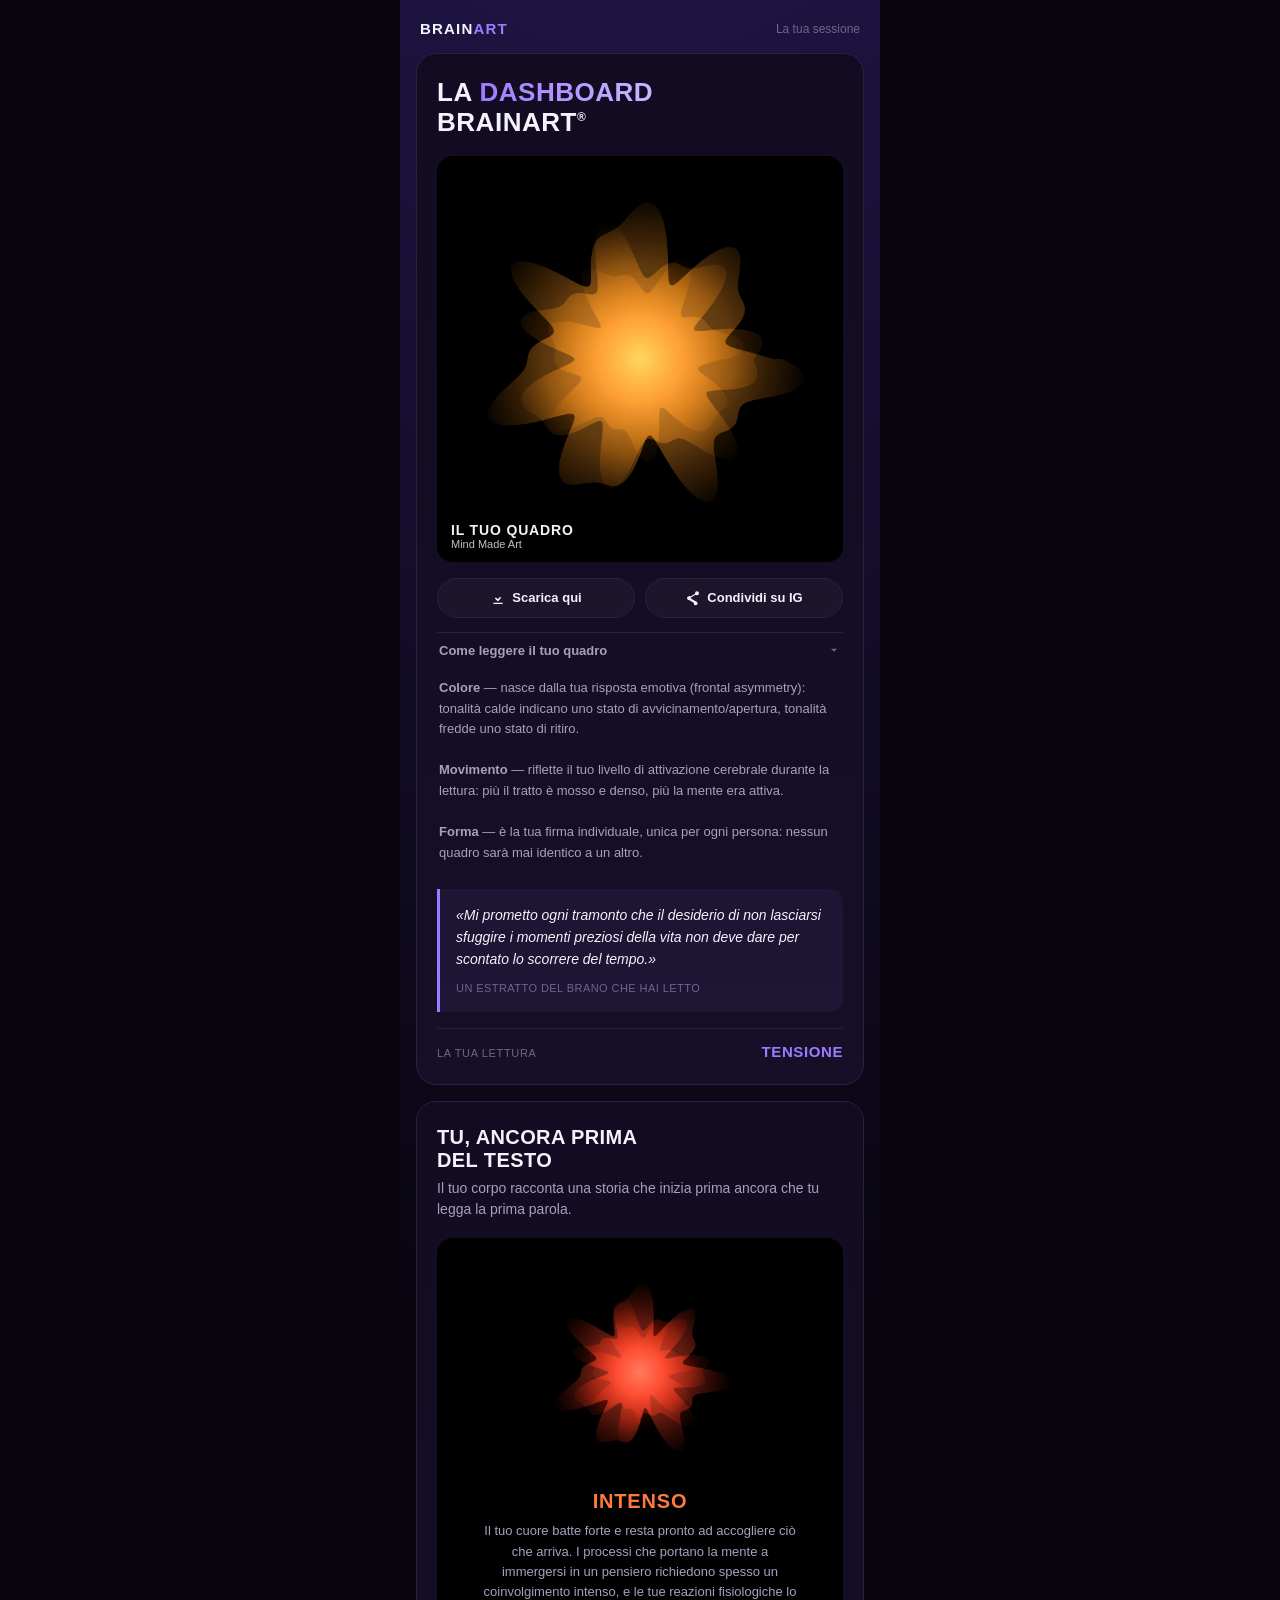
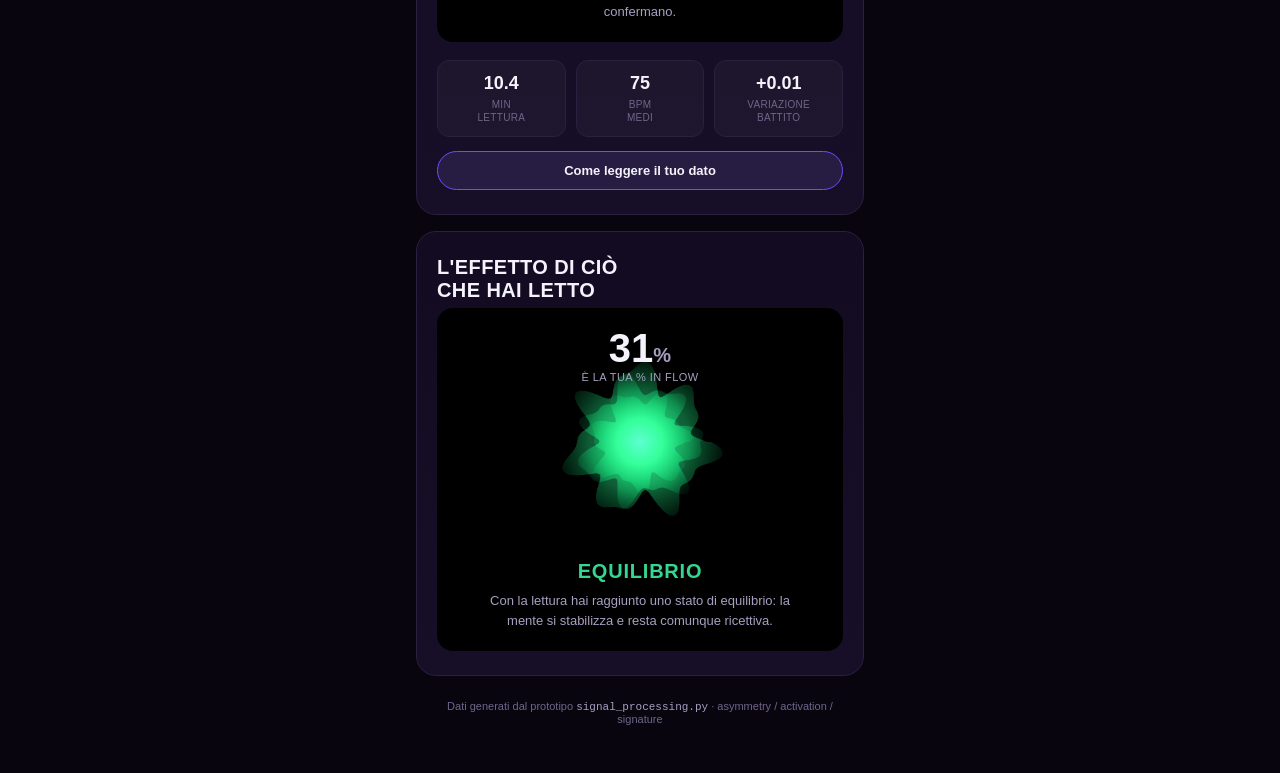
==== dashboard/index.html @ f5f5c212 "Aggiunge dashboard web BrainArt (quadro generativo + metriche sessione) Pagina statica mobile-first " ====
<!doctype html>
<html lang="it">
<head>
<meta charset="UTF-8" />
<meta name="viewport" content="width=device-width, initial-scale=1, viewport-fit=cover" />
<title>BrainArt · Dashboard</title>
<link rel="stylesheet" href="style.css" />
</head>
<body>
  <div class="app">

    <header class="topbar">
      <div class="wordmark">BRAIN<span>ART</span></div>
      <div class="crumbs">La tua sessione</div>
    </header>

    <main>

      <!-- ===================== SEZIONE 1: IL QUADRO ===================== -->
      <section class="card hero-card">
        <h1 class="section-title">LA <span class="accent">DASHBOARD</span><br/>BRAINART<sup>®</sup></h1>

        <div class="canvas-wrap">
          <canvas id="artCanvas" width="640" height="640"></canvas>
          <div class="canvas-caption">
            <div class="caption-title">IL TUO QUADRO</div>
            <div class="caption-sub">Mind Made Art</div>
          </div>
        </div>

        <div class="actions">
          <button id="downloadBtn" class="btn btn-outline">
            <svg viewBox="0 0 24 24" width="16" height="16"><path fill="currentColor" d="M12 3v10.586l3.293-3.293 1.414 1.414L12 17.414l-4.707-4.707 1.414-1.414L12 13.586V3zM5 19h14v2H5z"/></svg>
            Scarica qui
          </button>
          <button id="shareBtn" class="btn btn-outline">
            <svg viewBox="0 0 24 24" width="16" height="16"><path fill="currentColor" d="M18 16.08c-.76 0-1.44.3-1.96.77L8.91 12.7c.05-.23.09-.46.09-.7s-.04-.47-.09-.7l7.05-4.11c.54.5 1.25.81 2.04.81a3 3 0 1 0-3-3c0 .24.04.47.09.7L8.04 9.81A3 3 0 1 0 6 15.11l7.13 4.16c-.05.21-.08.43-.08.65a2.92 2.92 0 1 0 2.95-2.84Z"/></svg>
            Condividi su IG
          </button>
        </div>

        <button class="disclosure" id="howToRead">
          <span>Come leggere il tuo quadro</span>
          <svg viewBox="0 0 24 24" width="14" height="14"><path fill="currentColor" d="M7 10l5 5 5-5z"/></svg>
        </button>
        <div class="disclosure-panel" id="howToReadPanel">
          <p><strong>Colore</strong> — nasce dalla tua risposta emotiva (frontal asymmetry): tonalità calde indicano
          uno stato di avvicinamento/apertura, tonalità fredde uno stato di ritiro.</p>
          <p><strong>Movimento</strong> — riflette il tuo livello di attivazione cerebrale durante la lettura: più
          il tratto è mosso e denso, più la mente era attiva.</p>
          <p><strong>Forma</strong> — è la tua firma individuale, unica per ogni persona: nessun quadro sarà mai
          identico a un altro.</p>
        </div>

        <blockquote class="quote-card">
          <p id="quoteText">“Mi prometto ogni tramonto che il desiderio di non lasciarsi sfuggire i momenti
          preziosi della vita non deve dare per scontato lo scorrere del tempo.”</p>
          <cite>Un estratto del brano che hai letto</cite>
        </blockquote>

        <div class="reading-tag">
          <span class="reading-tag-label">La tua lettura</span>
          <span class="reading-tag-value" id="readingLabel">TENSIONE</span>
        </div>
      </section>

      <!-- ===================== SEZIONE 2: PRIMA DEL TESTO ===================== -->
      <section class="card">
        <h2 class="section-title small">TU, ANCORA PRIMA<br/>DEL TESTO</h2>
        <p class="section-lede">Il tuo corpo racconta una storia che inizia prima ancora che tu legga la
        prima parola.</p>

        <div class="state-panel warm">
          <canvas id="preCanvas" width="360" height="360"></canvas>
          <div class="state-label" id="preLabel">INTENSO</div>
          <p class="state-desc" id="preDesc">Il tuo cuore e batte forte e resta pronto ad accogliere ciò che
          arriva. I processi che portano la mente a fondersi in un pensiero spesso richiedono un
          coinvolgimento intenso e le tue reazioni fisiologiche lo confermano.</p>
        </div>

        <div class="stat-grid">
          <div class="stat">
            <div class="stat-value" id="statMinutes">10.4</div>
            <div class="stat-label">min<br/>lettura</div>
          </div>
          <div class="stat">
            <div class="stat-value" id="statBpm">75</div>
            <div class="stat-label">bpm<br/>medi</div>
          </div>
          <div class="stat">
            <div class="stat-value" id="statDelta">+0.01</div>
            <div class="stat-label">variazione<br/>battito</div>
          </div>
        </div>

        <button class="btn btn-block" id="howToReadDataBtn">Come leggere il tuo dato</button>
      </section>

      <!-- ===================== SEZIONE 3: EFFETTO DELLA LETTURA ===================== -->
      <section class="card">
        <h2 class="section-title small">L'EFFETTO DI CIÒ<br/>CHE HAI LETTO</h2>

        <div class="state-panel cool">
          <canvas id="postCanvas" width="360" height="360"></canvas>
          <div class="flow-percent">
            <div class="flow-number" id="flowPercent">31<span>%</span></div>
            <div class="flow-caption">è la tua % in flow</div>
          </div>
          <div class="state-label" id="postLabel">EQUILIBRIO</div>
          <p class="state-desc" id="postDesc">Con la lettura hai raggiunto uno stato di equilibrio: la mente
          si stabilizza e resta comunque ricettiva.</p>
        </div>
      </section>

      <footer class="footnote">
        Dati generati dal prototipo <code>signal_processing.py</code> · asymmetry / activation / signature
      </footer>

    </main>
  </div>

<script src="script.js"></script>
</body>
</html>
---- dashboard/style.css ----
:root {
  --bg: #08050f;
  --bg-card: #120b21;
  --bg-card-2: #170f28;
  --border: #2a2040;
  --text: #f4f2fa;
  --text-dim: #a89fc0;
  --text-faint: #6f6689;
  --accent: #9b7bff;
  --accent-2: #6f4cff;
  --warm: #ff7a3d;
  --cool: #35d68f;
  --radius: 20px;
}

* { box-sizing: border-box; }

html, body {
  margin: 0;
  padding: 0;
  background: var(--bg);
  color: var(--text);
  font-family: -apple-system, BlinkMacSystemFont, "Segoe UI", Inter, Roboto, sans-serif;
  -webkit-font-smoothing: antialiased;
}

.app {
  max-width: 480px;
  margin: 0 auto;
  min-height: 100vh;
  background:
    radial-gradient(circle at 50% -10%, rgba(111, 76, 255, 0.25), transparent 60%),
    var(--bg);
  padding-bottom: 48px;
}

.topbar {
  display: flex;
  align-items: center;
  justify-content: space-between;
  padding: 20px 20px 8px;
}

.wordmark {
  font-weight: 800;
  letter-spacing: 0.08em;
  font-size: 15px;
}
.wordmark span { color: var(--accent); }

.crumbs {
  font-size: 12px;
  color: var(--text-faint);
}

main {
  padding: 8px 16px 0;
  display: flex;
  flex-direction: column;
  gap: 16px;
}

.card {
  background: linear-gradient(180deg, var(--bg-card), var(--bg-card-2));
  border: 1px solid var(--border);
  border-radius: var(--radius);
  padding: 24px 20px;
}

.section-title {
  font-size: 26px;
  line-height: 1.15;
  font-weight: 800;
  letter-spacing: 0.02em;
  margin: 0 0 6px;
}
.section-title.small { font-size: 20px; }
.section-title .accent {
  background: linear-gradient(90deg, var(--accent), #c9b6ff);
  -webkit-background-clip: text;
  background-clip: text;
  color: transparent;
}
.section-title sup { font-size: 12px; }

.section-lede {
  color: var(--text-dim);
  font-size: 14px;
  line-height: 1.5;
  margin: 0 0 18px;
}

.canvas-wrap {
  position: relative;
  border-radius: 16px;
  overflow: hidden;
  background: #000;
  margin: 18px 0 16px;
  aspect-ratio: 1 / 1;
}
.canvas-wrap canvas {
  width: 100%;
  height: 100%;
  display: block;
}
.canvas-caption {
  position: absolute;
  left: 14px;
  bottom: 12px;
  text-shadow: 0 2px 12px rgba(0,0,0,0.6);
}
.caption-title {
  font-weight: 800;
  font-size: 14px;
  letter-spacing: 0.06em;
}
.caption-sub {
  font-size: 11px;
  color: rgba(255,255,255,0.75);
}

.actions {
  display: flex;
  gap: 10px;
  margin-bottom: 14px;
}

.btn {
  font: inherit;
  cursor: pointer;
  border-radius: 999px;
  padding: 11px 16px;
  font-size: 13px;
  font-weight: 600;
  display: inline-flex;
  align-items: center;
  justify-content: center;
  gap: 6px;
  border: 1px solid var(--border);
  background: rgba(255,255,255,0.03);
  color: var(--text);
  transition: background 0.15s ease, border-color 0.15s ease;
}
.btn:hover { background: rgba(255,255,255,0.07); border-color: var(--accent); }
.btn-outline { flex: 1; }
.btn-block { width: 100%; margin-top: 14px; background: rgba(155,123,255,0.12); border-color: var(--accent-2); }

.disclosure {
  width: 100%;
  background: transparent;
  border: none;
  color: var(--text-dim);
  font: inherit;
  font-size: 13px;
  font-weight: 600;
  display: flex;
  align-items: center;
  justify-content: space-between;
  padding: 10px 2px;
  cursor: pointer;
  border-top: 1px solid var(--border);
  margin-top: 4px;
}
.disclosure svg { transition: transform 0.2s ease; color: var(--text-faint); }
.disclosure[aria-expanded="true"] svg { transform: rotate(180deg); }

.disclosure-panel {
  display: grid;
  grid-template-rows: 0fr;
  overflow: hidden;
  transition: grid-template-rows 0.25s ease;
  color: var(--text-dim);
  font-size: 13px;
  line-height: 1.6;
}
.disclosure-panel > div { overflow: hidden; }
.disclosure-panel[data-open="true"] { grid-template-rows: 1fr; }
.disclosure-panel p { margin: 10px 2px; }

.quote-card {
  margin: 16px 0 0;
  padding: 16px 16px;
  border-left: 3px solid var(--accent);
  background: rgba(155,123,255,0.06);
  border-radius: 0 12px 12px 0;
}
.quote-card p {
  margin: 0 0 8px;
  font-style: italic;
  font-size: 14px;
  line-height: 1.55;
  color: var(--text);
}
.quote-card cite {
  font-style: normal;
  font-size: 11px;
  letter-spacing: 0.04em;
  color: var(--text-faint);
  text-transform: uppercase;
}

.reading-tag {
  margin-top: 16px;
  display: flex;
  align-items: baseline;
  justify-content: space-between;
  border-top: 1px solid var(--border);
  padding-top: 14px;
}
.reading-tag-label {
  font-size: 11px;
  color: var(--text-faint);
  text-transform: uppercase;
  letter-spacing: 0.06em;
}
.reading-tag-value {
  font-weight: 800;
  font-size: 15px;
  letter-spacing: 0.04em;
  color: var(--accent);
}

.state-panel {
  position: relative;
  border-radius: 16px;
  background: #000;
  padding: 24px 18px 20px;
  text-align: center;
  overflow: hidden;
}
.state-panel canvas {
  width: 100%;
  max-width: 220px;
  aspect-ratio: 1/1;
  display: block;
  margin: 0 auto;
}
.state-label {
  margin-top: 8px;
  font-weight: 800;
  font-size: 20px;
  letter-spacing: 0.04em;
}
.state-panel.warm .state-label { color: var(--warm); }
.state-panel.cool .state-label { color: var(--cool); }
.state-desc {
  color: var(--text-dim);
  font-size: 13px;
  line-height: 1.55;
  margin: 8px auto 0;
  max-width: 320px;
}

.flow-percent {
  position: absolute;
  top: 18px;
  left: 0;
  right: 0;
  text-align: center;
}
.flow-number {
  font-size: 40px;
  font-weight: 800;
  color: var(--text);
}
.flow-number span { font-size: 20px; color: var(--text-dim); }
.flow-caption {
  font-size: 11px;
  color: var(--text-dim);
  text-transform: uppercase;
  letter-spacing: 0.04em;
}

.stat-grid {
  display: grid;
  grid-template-columns: repeat(3, 1fr);
  gap: 10px;
  margin-top: 18px;
}
.stat {
  background: rgba(255,255,255,0.03);
  border: 1px solid var(--border);
  border-radius: 12px;
  padding: 12px 8px;
  text-align: center;
}
.stat-value {
  font-weight: 800;
  font-size: 18px;
}
.stat-label {
  font-size: 10px;
  color: var(--text-faint);
  line-height: 1.3;
  margin-top: 4px;
  text-transform: uppercase;
  letter-spacing: 0.03em;
}

.footnote {
  text-align: center;
  color: var(--text-faint);
  font-size: 11px;
  padding: 8px 20px 0;
}
.footnote code {
  color: var(--text-dim);
}
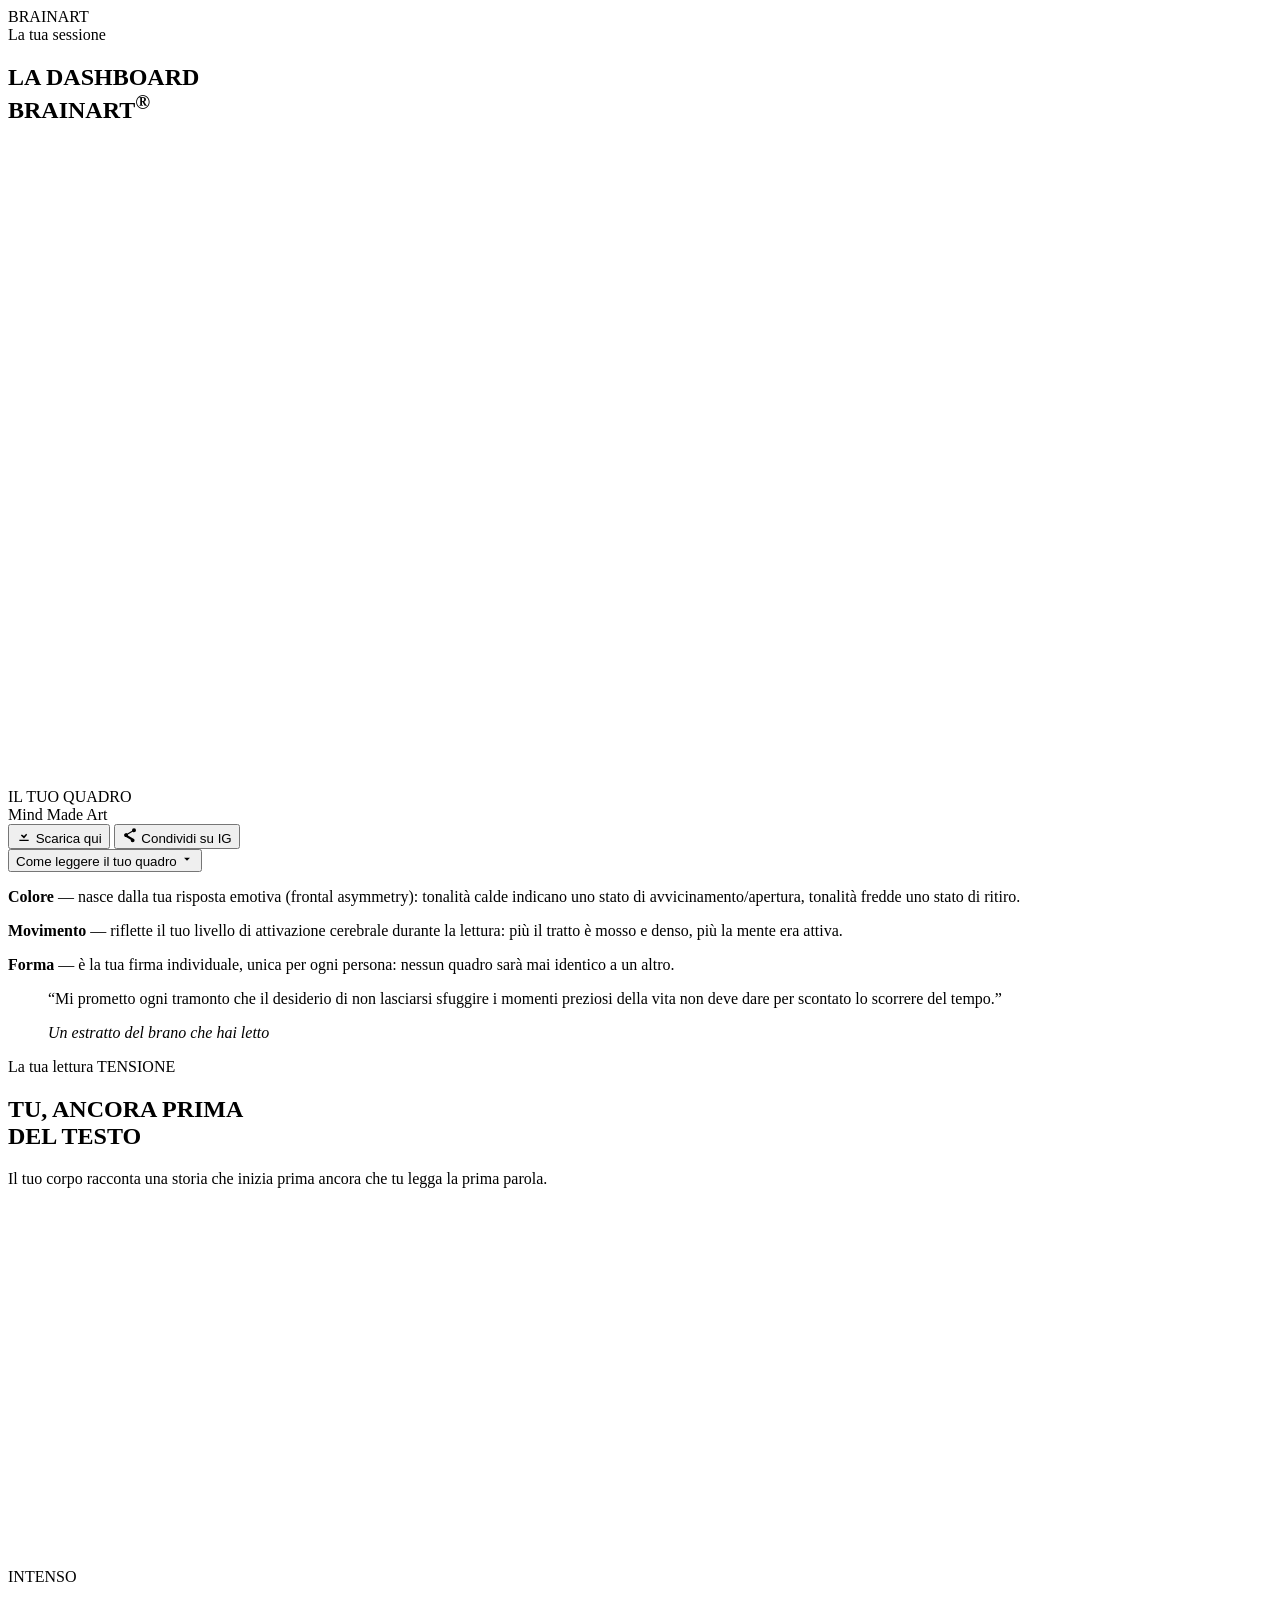
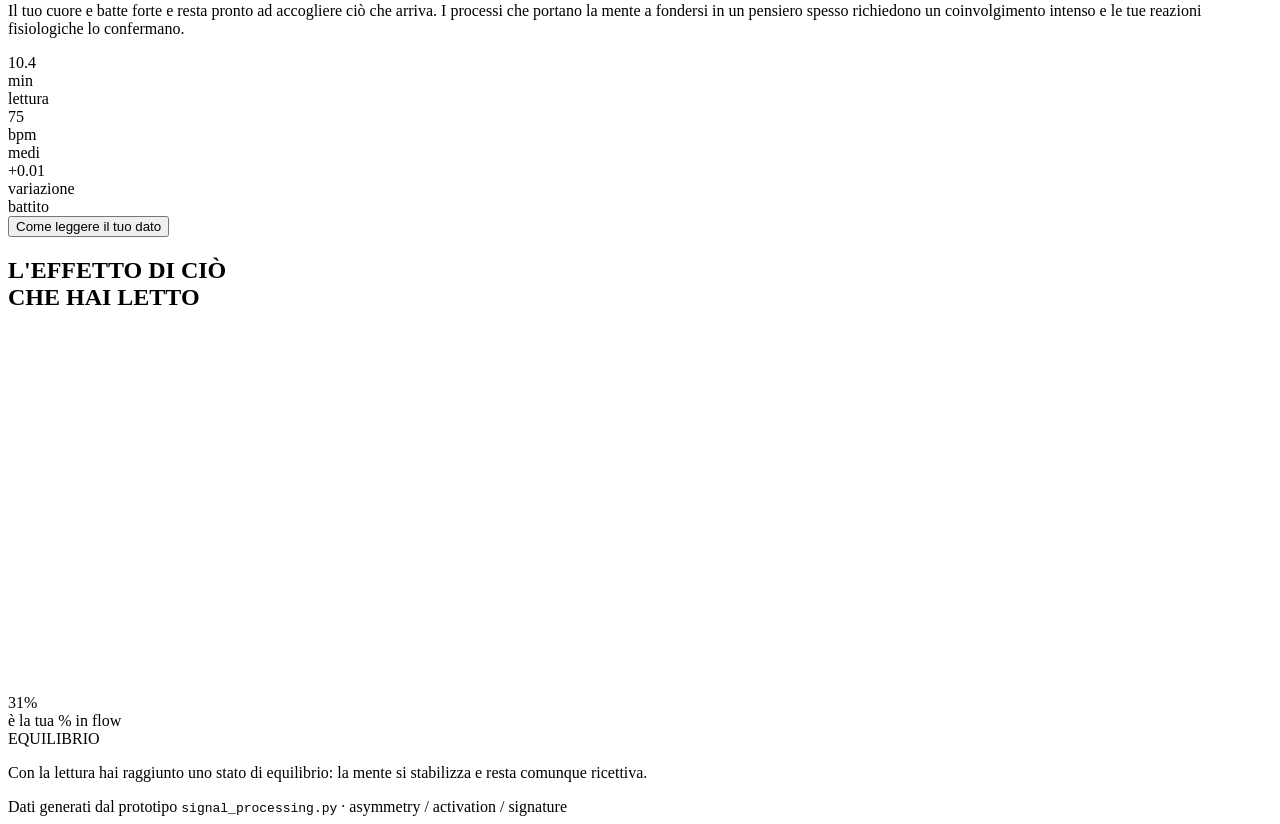
==== commit ef4e2cee: "Rende persistenti le sessioni della dashboard con link personale server.py: POST /api/session crea u" ====
--- a/dashboard/index.html
+++ b/dashboard/index.html
@@ -4,7 +4,7 @@
 <meta charset="UTF-8" />
 <meta name="viewport" content="width=device-width, initial-scale=1, viewport-fit=cover" />
 <title>BrainArt · Dashboard</title>
-<link rel="stylesheet" href="style.css" />
+<link rel="stylesheet" href="/style.css" />
 </head>
 <body>
   <div class="app">
@@ -112,6 +112,14 @@
         </div>
       </section>
 
+      <div class="personal-link" id="personalLink" hidden>
+        <span>La tua pagina personale</span>
+        <div class="link-row">
+          <code id="personalLinkUrl"></code>
+          <button id="copyLinkBtn" class="btn btn-outline btn-small">Copia link</button>
+        </div>
+      </div>
+
       <footer class="footnote">
         Dati generati dal prototipo <code>signal_processing.py</code> · asymmetry / activation / signature
       </footer>
@@ -119,6 +127,6 @@
     </main>
   </div>
 
-<script src="script.js"></script>
+<script src="/script.js"></script>
 </body>
 </html>
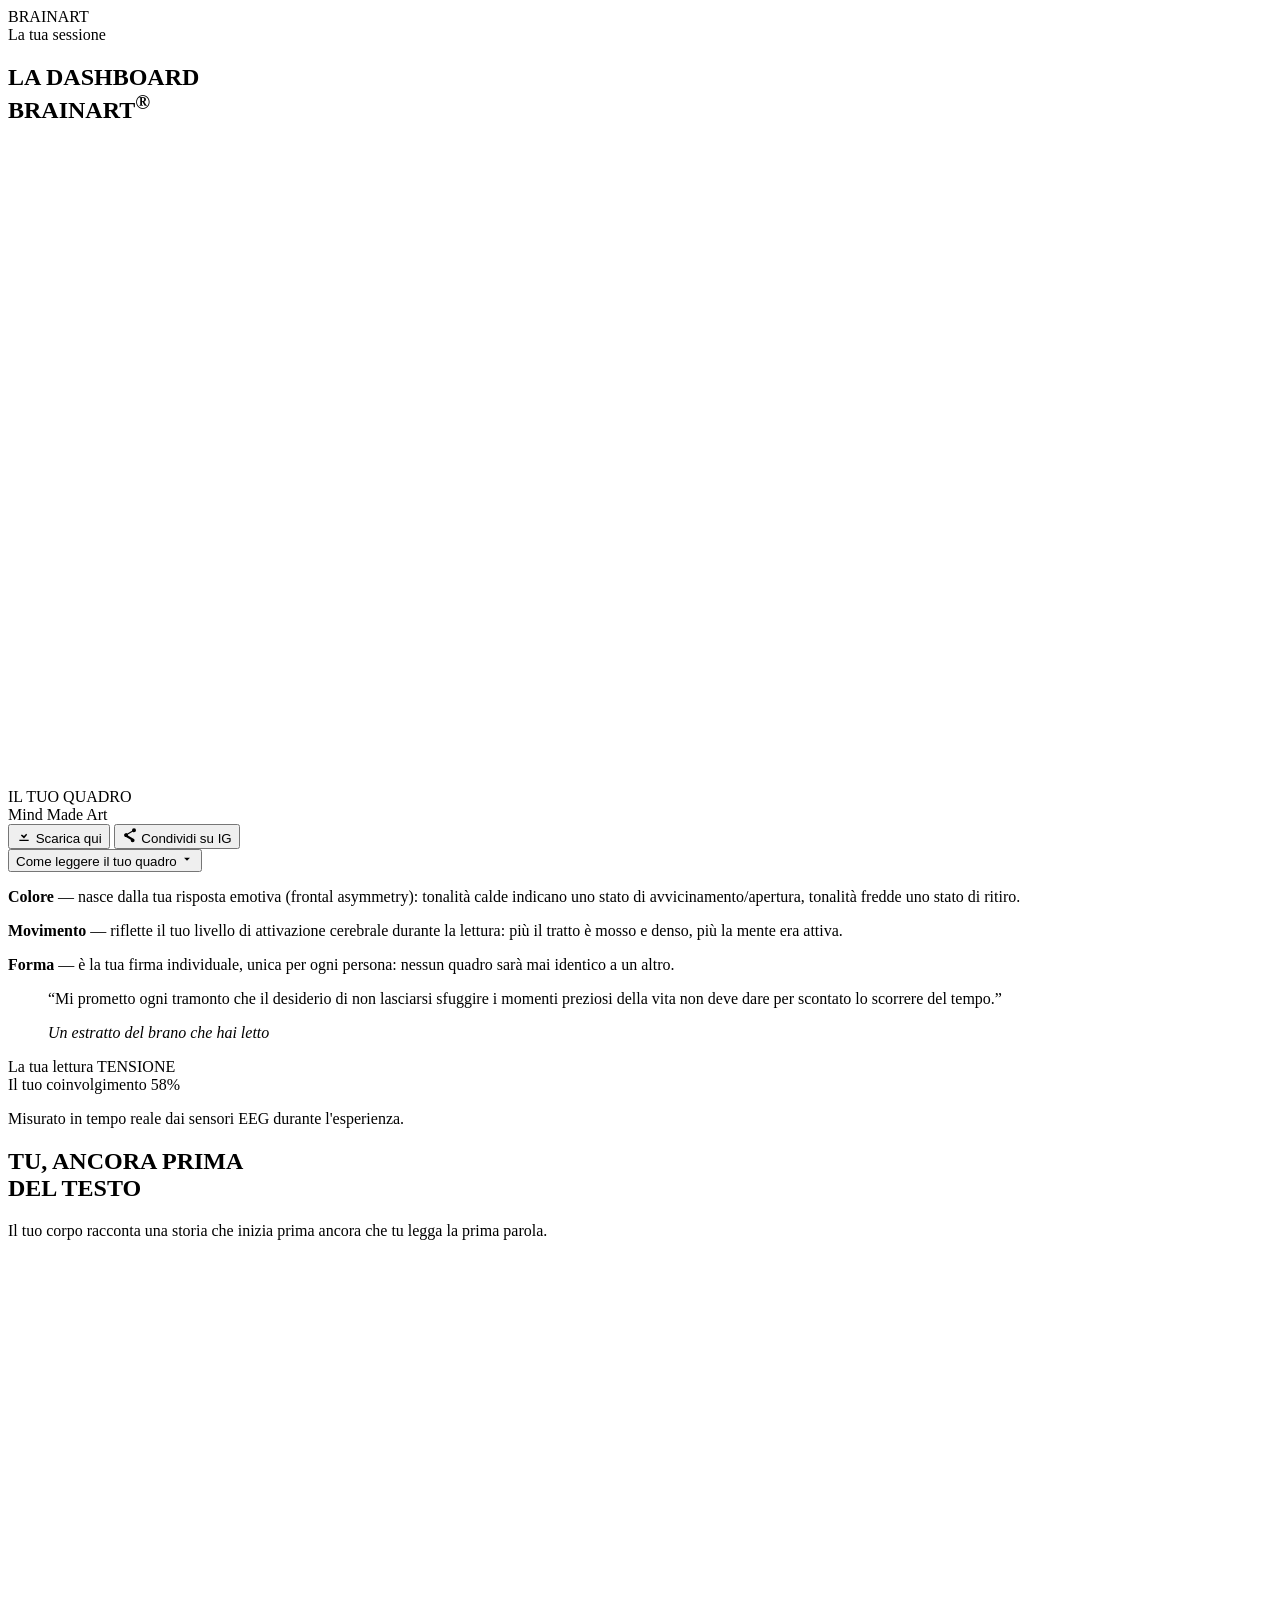
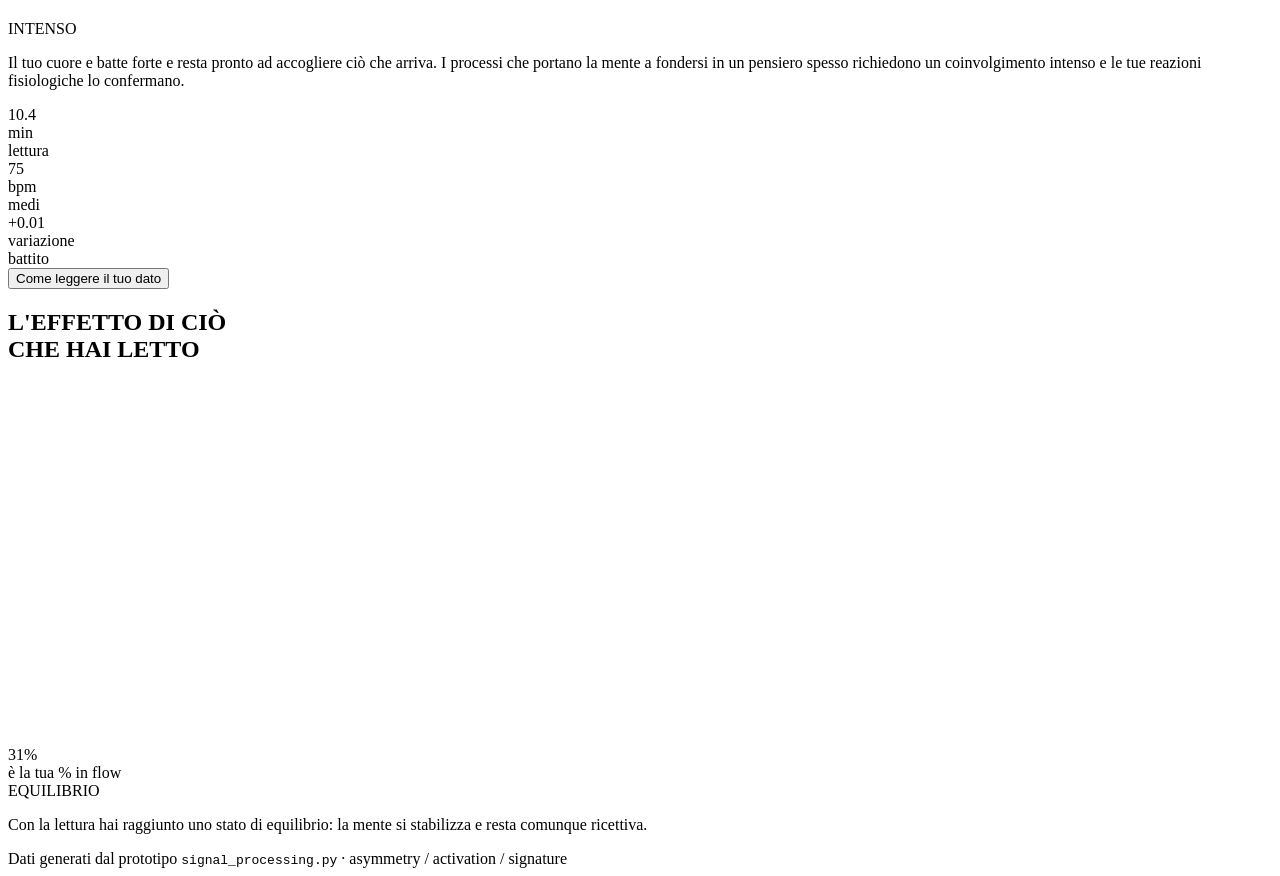
==== commit 1e5e69b0: "Espone un indicatore esplicito di engagement sulla dashboard La sezione "Scienza e Tecnologia" del p" ====
--- a/dashboard/index.html
+++ b/dashboard/index.html
@@ -61,6 +61,15 @@
         <div class="reading-tag">
           <span class="reading-tag-label">La tua lettura</span>
           <span class="reading-tag-value" id="readingLabel">TENSIONE</span>
+        </div>
+
+        <div class="engagement-row">
+          <div class="engagement-row-top">
+            <span class="engagement-label">Il tuo coinvolgimento</span>
+            <span class="engagement-value" id="engagementValue">58%</span>
+          </div>
+          <div class="engagement-bar"><div class="engagement-fill" id="engagementFill"></div></div>
+          <p class="engagement-caption">Misurato in tempo reale dai sensori EEG durante l'esperienza.</p>
         </div>
       </section>
 
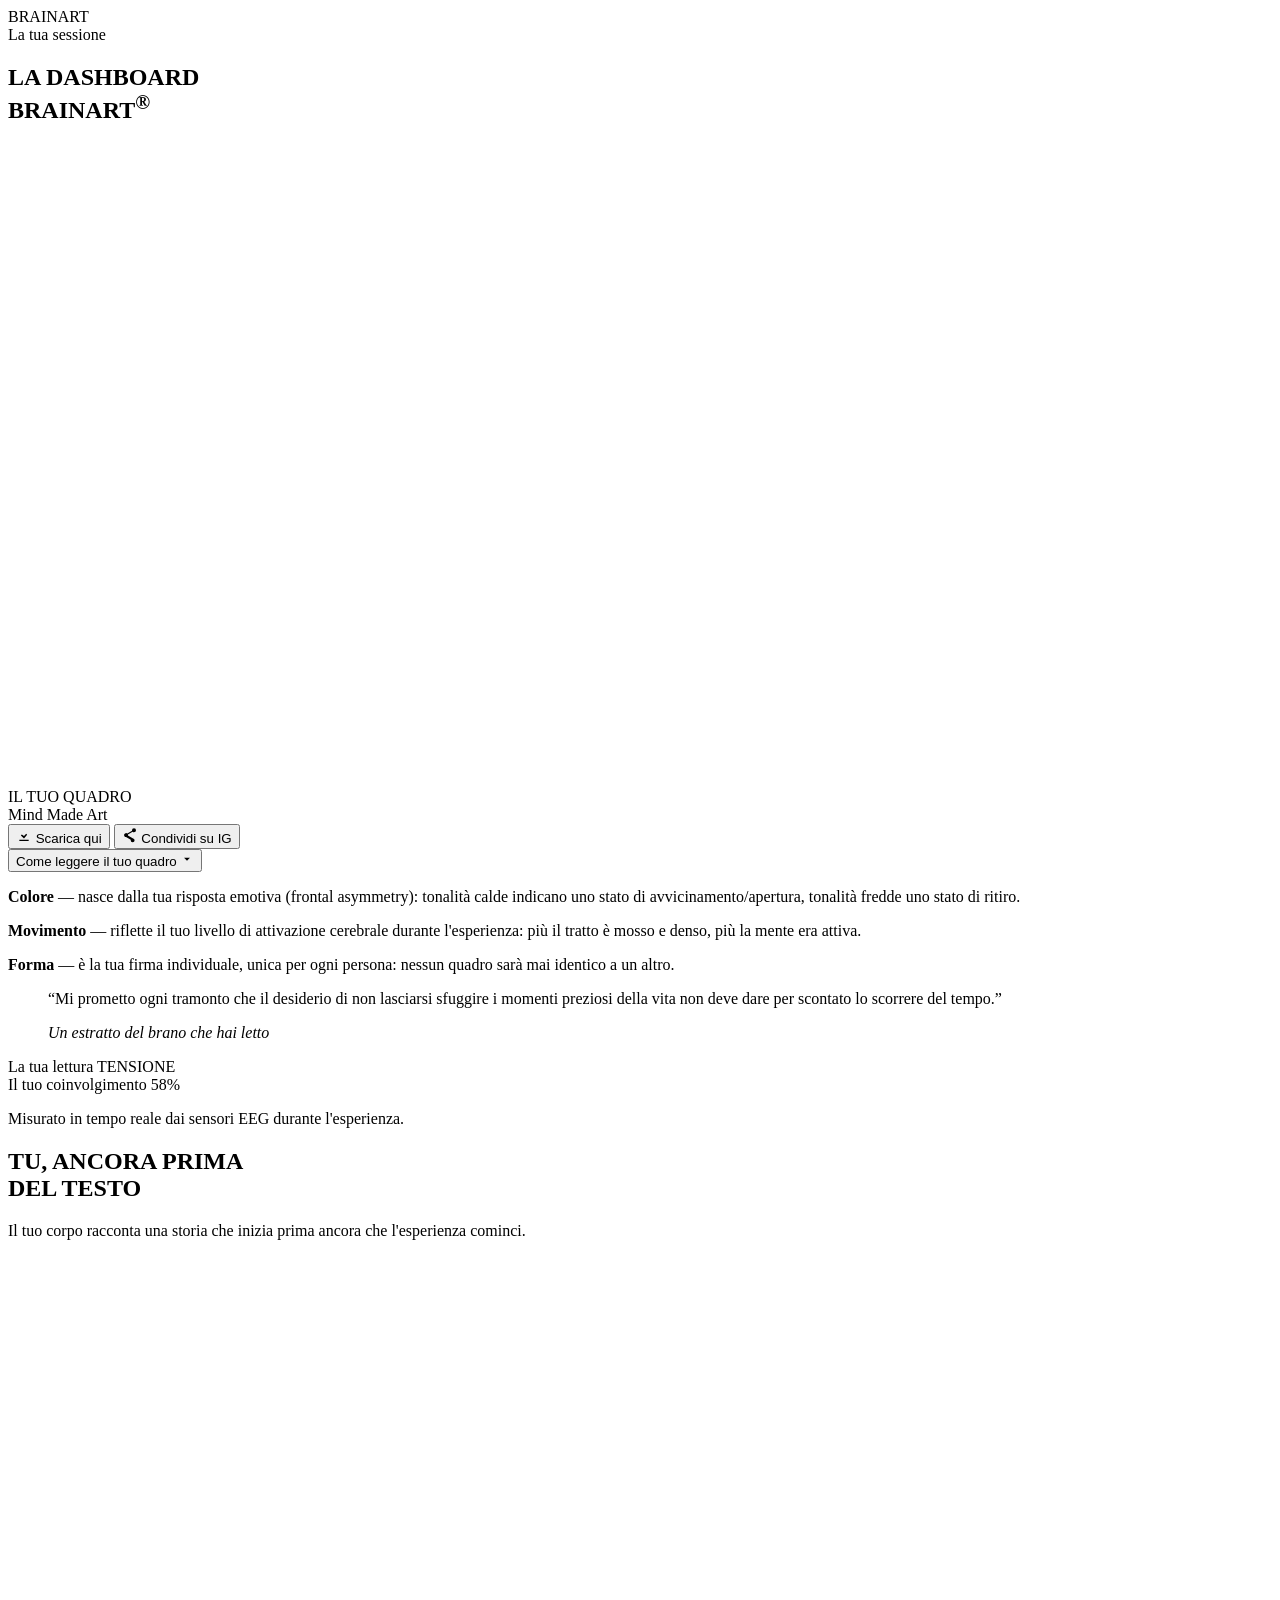
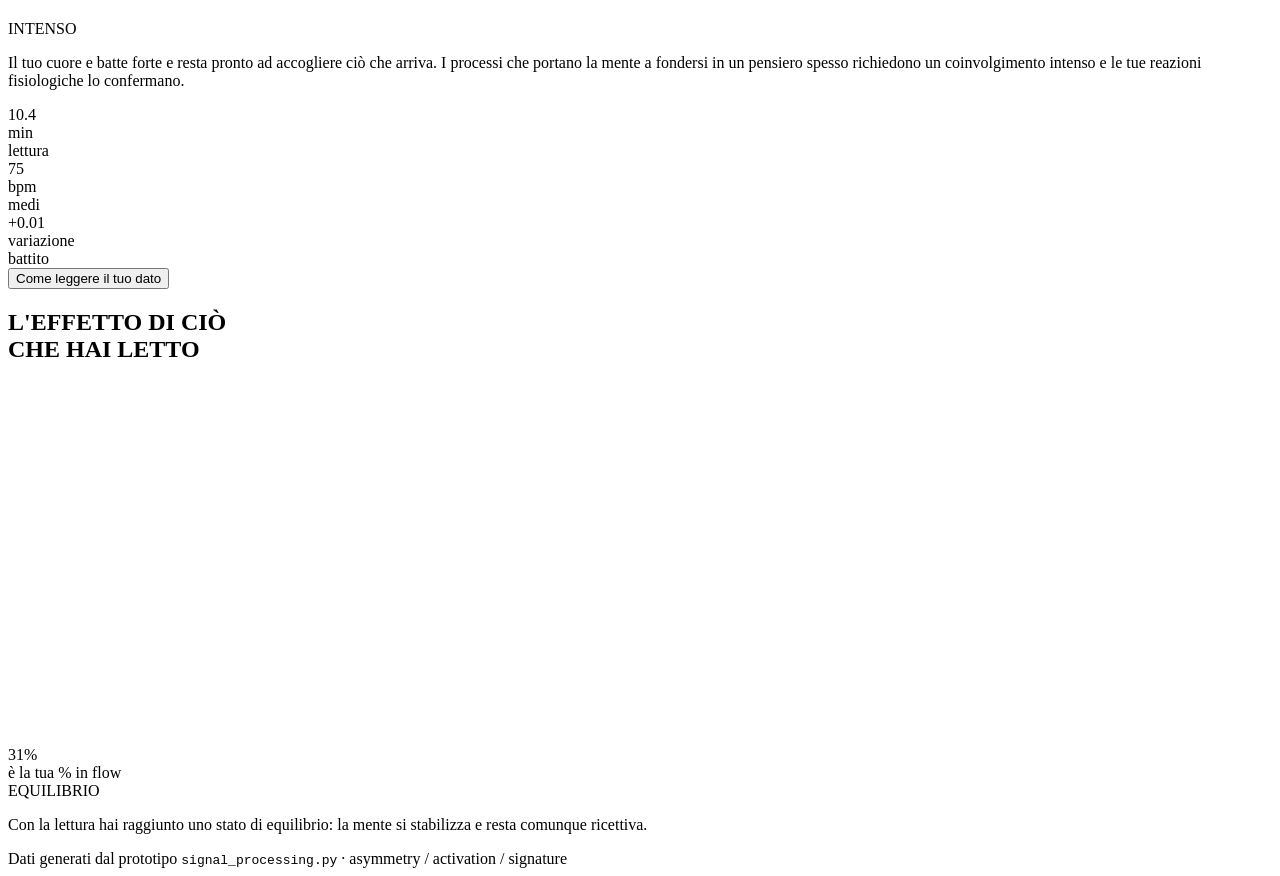
==== commit 0e7abe55: "Aggiunge OSC live, tipo di stimolo configurabile, spiegazione personalizzata del quadro e invio emai" ====
--- a/dashboard/index.html
+++ b/dashboard/index.html
@@ -11,7 +11,7 @@
 
     <header class="topbar">
       <div class="wordmark">BRAIN<span>ART</span></div>
-      <div class="crumbs">La tua sessione</div>
+      <div class="crumbs" id="crumbs">La tua sessione</div>
     </header>
 
     <main>
@@ -46,20 +46,21 @@
         <div class="disclosure-panel" id="howToReadPanel">
           <p><strong>Colore</strong> — nasce dalla tua risposta emotiva (frontal asymmetry): tonalità calde indicano
           uno stato di avvicinamento/apertura, tonalità fredde uno stato di ritiro.</p>
-          <p><strong>Movimento</strong> — riflette il tuo livello di attivazione cerebrale durante la lettura: più
+          <p><strong>Movimento</strong> — riflette il tuo livello di attivazione cerebrale durante l'esperienza: più
           il tratto è mosso e denso, più la mente era attiva.</p>
           <p><strong>Forma</strong> — è la tua firma individuale, unica per ogni persona: nessun quadro sarà mai
           identico a un altro.</p>
+          <p class="quadro-explanation" id="quadroExplanation"></p>
         </div>
 
         <blockquote class="quote-card">
           <p id="quoteText">“Mi prometto ogni tramonto che il desiderio di non lasciarsi sfuggire i momenti
           preziosi della vita non deve dare per scontato lo scorrere del tempo.”</p>
-          <cite>Un estratto del brano che hai letto</cite>
+          <cite id="quoteCaption">Un estratto del brano che hai letto</cite>
         </blockquote>
 
         <div class="reading-tag">
-          <span class="reading-tag-label">La tua lettura</span>
+          <span class="reading-tag-label" id="stimulusTagLabel">La tua lettura</span>
           <span class="reading-tag-value" id="readingLabel">TENSIONE</span>
         </div>
 
@@ -73,11 +74,11 @@
         </div>
       </section>
 
-      <!-- ===================== SEZIONE 2: PRIMA DEL TESTO ===================== -->
+      <!-- ===================== SEZIONE 2: PRIMA DELLO STIMOLO ===================== -->
       <section class="card">
-        <h2 class="section-title small">TU, ANCORA PRIMA<br/>DEL TESTO</h2>
-        <p class="section-lede">Il tuo corpo racconta una storia che inizia prima ancora che tu legga la
-        prima parola.</p>
+        <h2 class="section-title small" id="preTitle">TU, ANCORA PRIMA<br/>DEL TESTO</h2>
+        <p class="section-lede">Il tuo corpo racconta una storia che inizia prima ancora che l'esperienza
+        cominci.</p>
 
         <div class="state-panel warm">
           <canvas id="preCanvas" width="360" height="360"></canvas>
@@ -90,7 +91,7 @@
         <div class="stat-grid">
           <div class="stat">
             <div class="stat-value" id="statMinutes">10.4</div>
-            <div class="stat-label">min<br/>lettura</div>
+            <div class="stat-label" id="statMinutesLabel">min<br/>lettura</div>
           </div>
           <div class="stat">
             <div class="stat-value" id="statBpm">75</div>
@@ -105,9 +106,9 @@
         <button class="btn btn-block" id="howToReadDataBtn">Come leggere il tuo dato</button>
       </section>
 
-      <!-- ===================== SEZIONE 3: EFFETTO DELLA LETTURA ===================== -->
+      <!-- ===================== SEZIONE 3: EFFETTO DELLO STIMOLO ===================== -->
       <section class="card">
-        <h2 class="section-title small">L'EFFETTO DI CIÒ<br/>CHE HAI LETTO</h2>
+        <h2 class="section-title small" id="postTitle">L'EFFETTO DI CIÒ<br/>CHE HAI LETTO</h2>
 
         <div class="state-panel cool">
           <canvas id="postCanvas" width="360" height="360"></canvas>
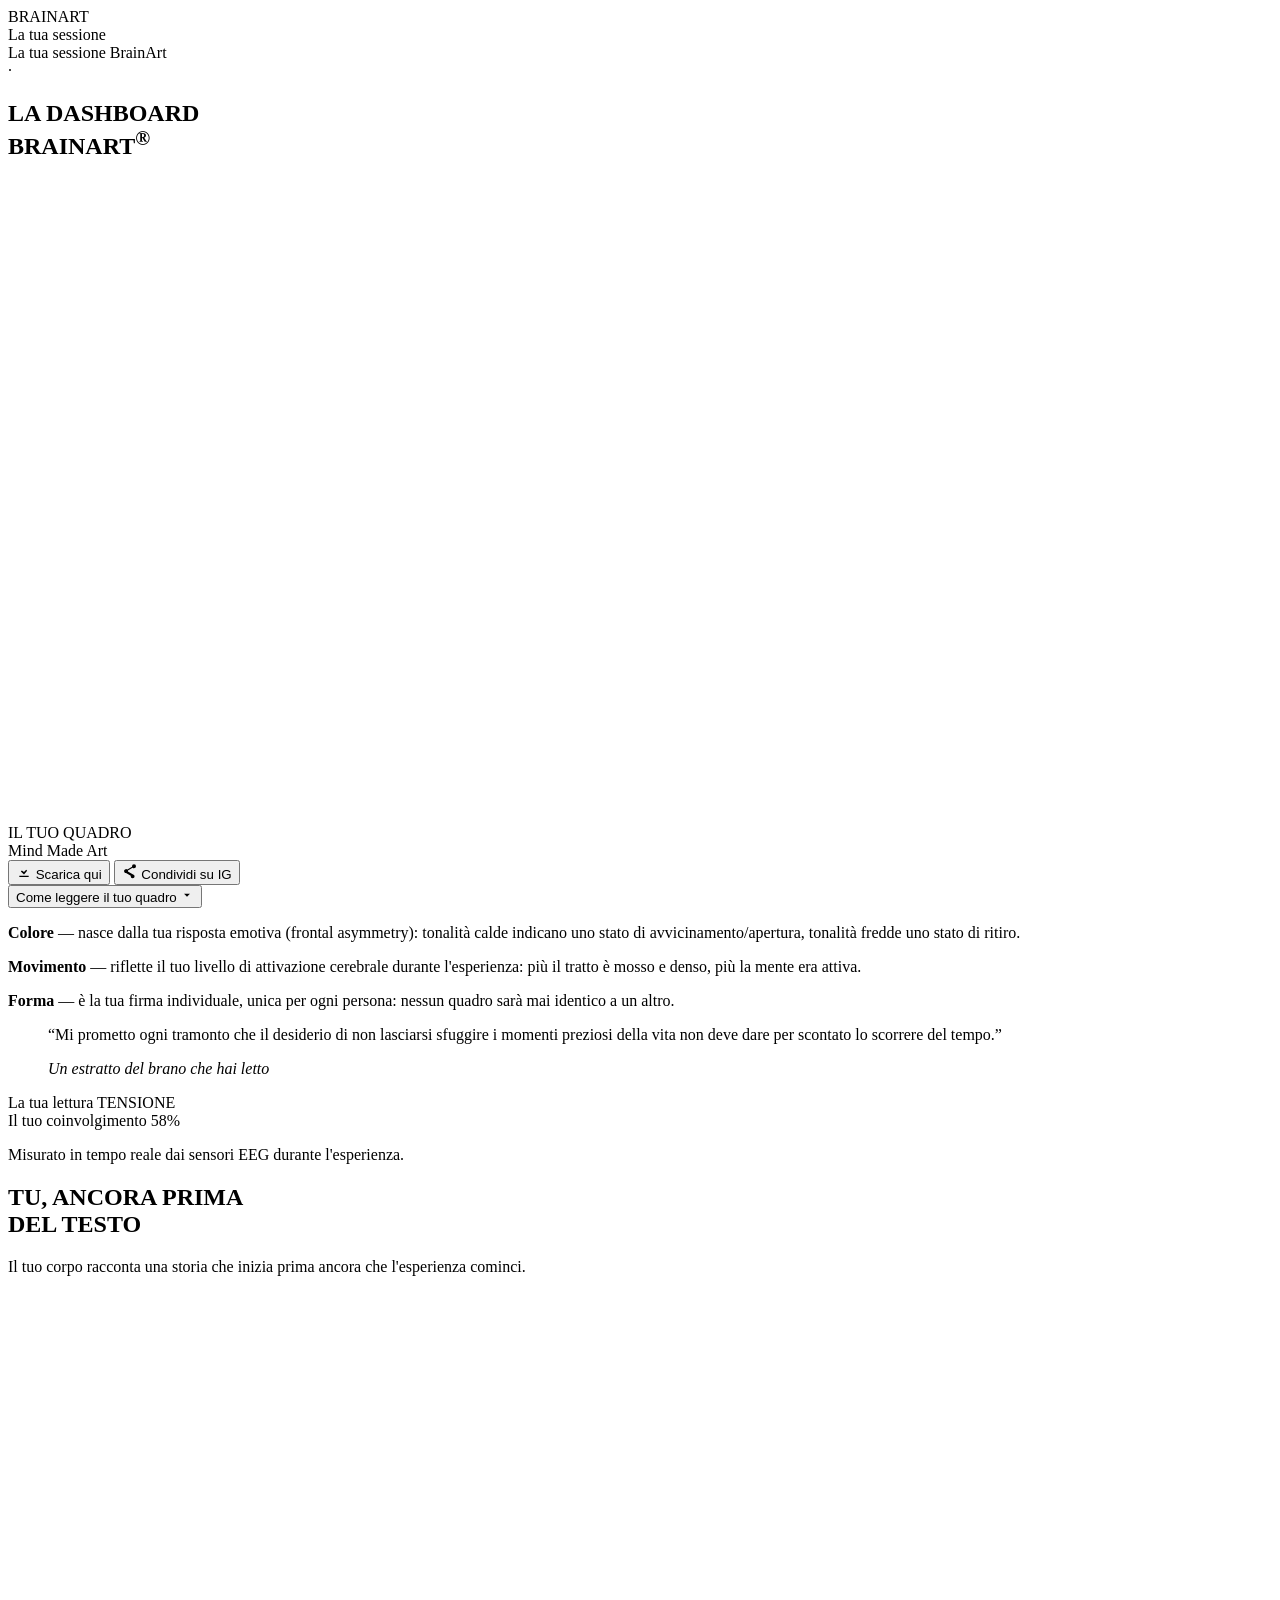
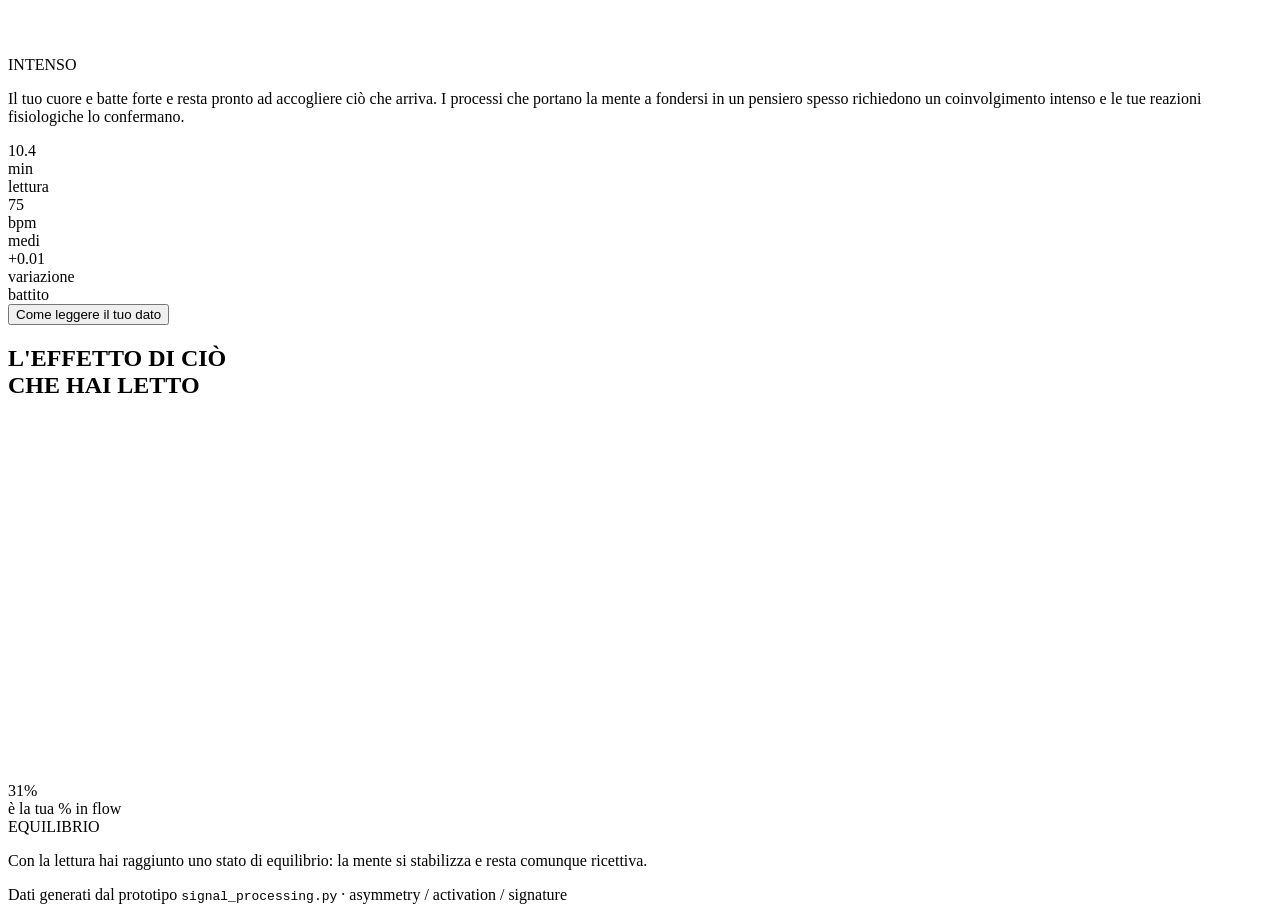
==== commit ade178fe: "Aggiunge un banner con nome, data e tipo di esperienza in cima alla dashboard Prima l'unico riferime" ====
--- a/dashboard/index.html
+++ b/dashboard/index.html
@@ -13,6 +13,15 @@
       <div class="wordmark">BRAIN<span>ART</span></div>
       <div class="crumbs" id="crumbs">La tua sessione</div>
     </header>
+
+    <div class="session-banner">
+      <div class="session-banner-name" id="sessionName">La tua sessione BrainArt</div>
+      <div class="session-banner-meta">
+        <span id="sessionDate"></span>
+        <span class="session-banner-dot">&middot;</span>
+        <span class="session-banner-badge" id="sessionStimulusBadge"></span>
+      </div>
+    </div>
 
     <main>
 
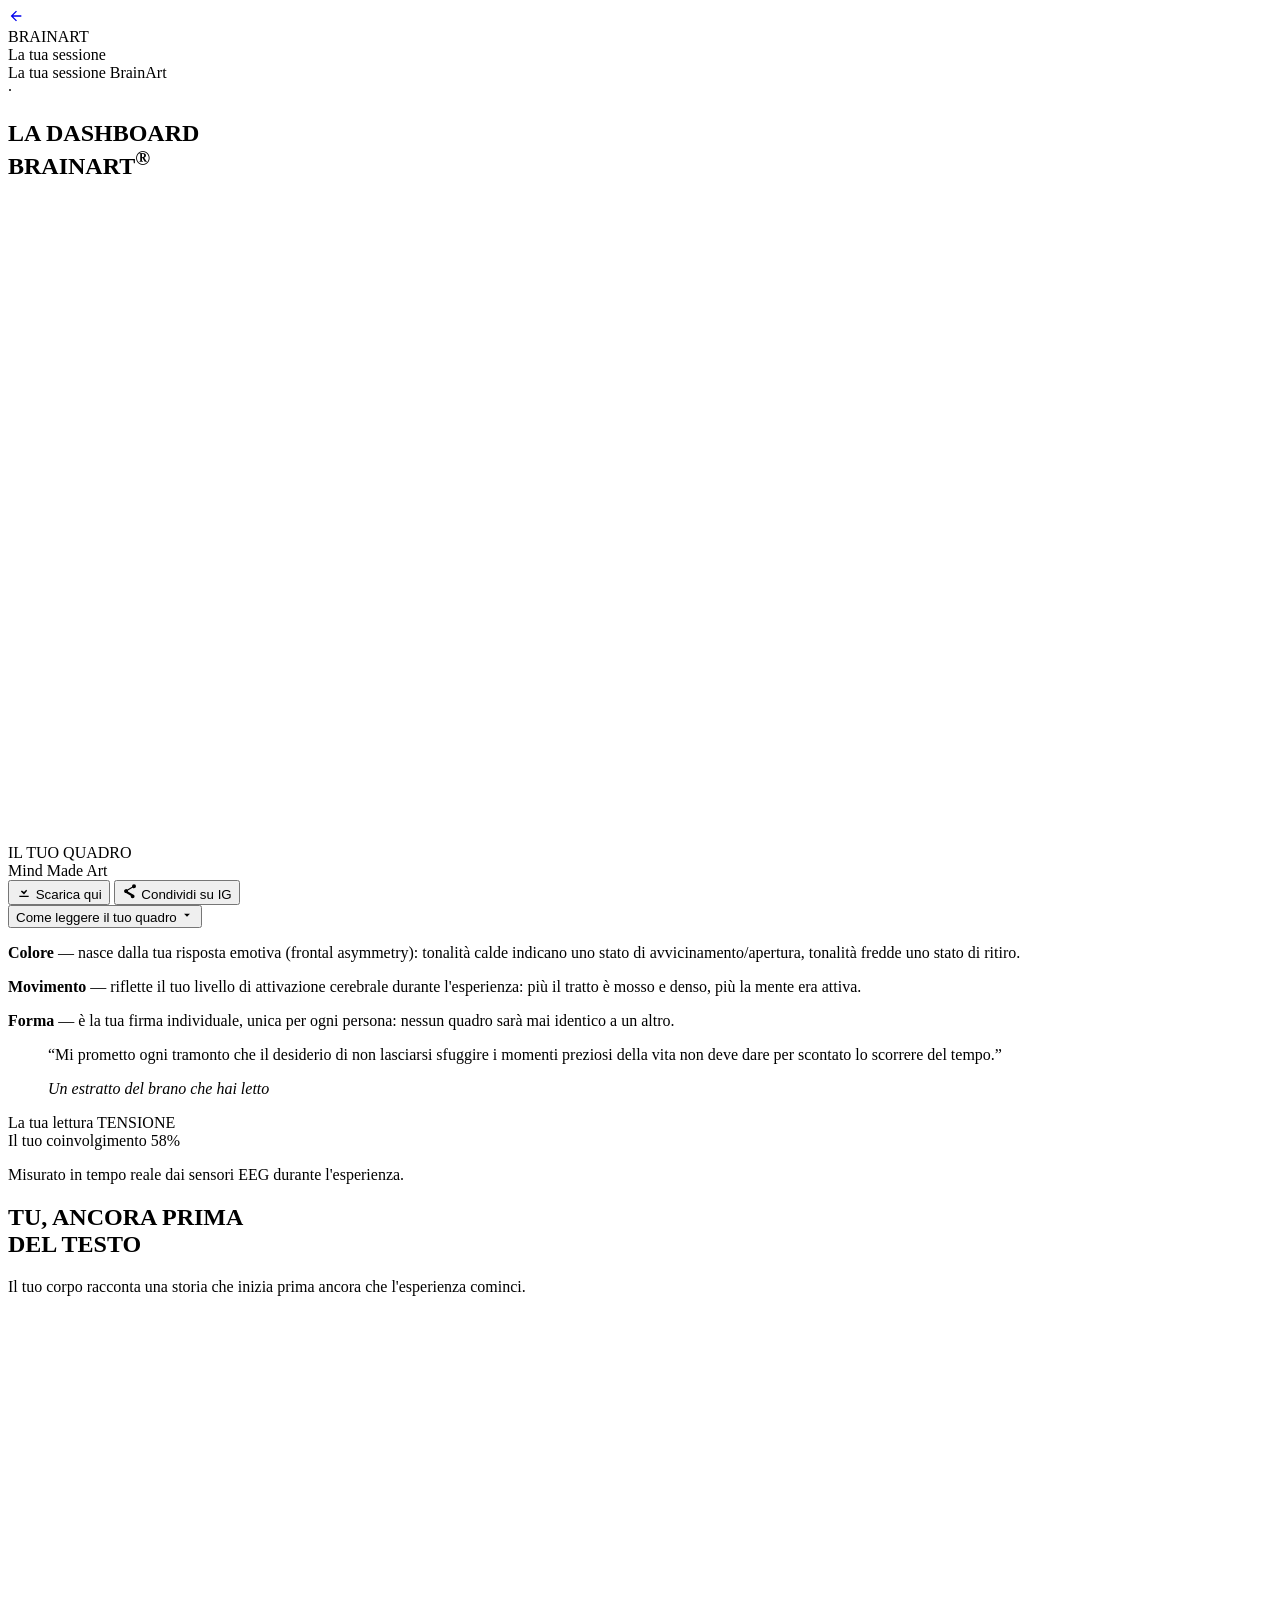
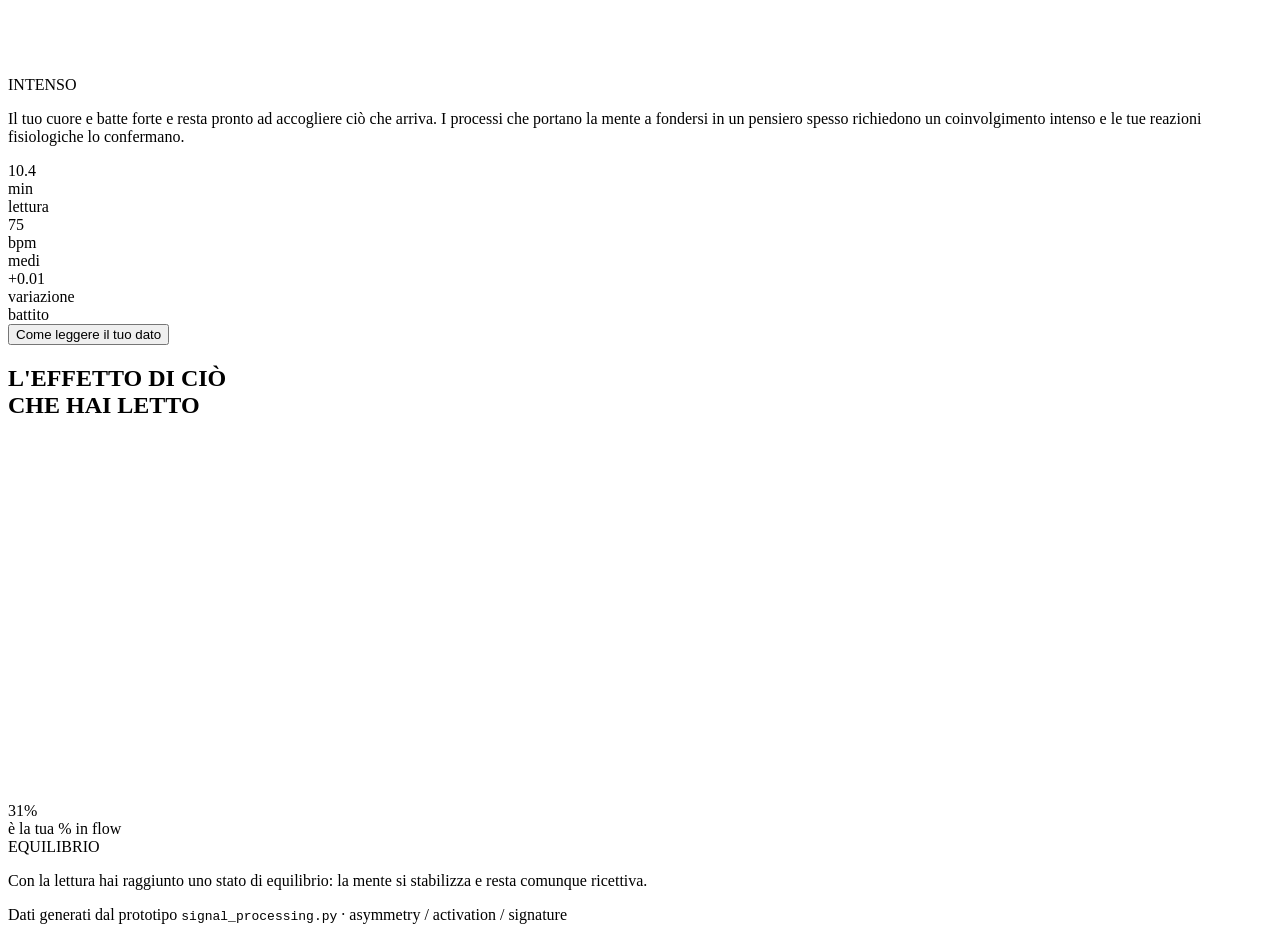
==== commit bb6262e3: "Aggiunge un tasto per tornare al pannello operatore dalla pagina del partecipante Icona a freccia in" ====
--- a/dashboard/index.html
+++ b/dashboard/index.html
@@ -10,7 +10,12 @@
   <div class="app">
 
     <header class="topbar">
-      <div class="wordmark">BRAIN<span>ART</span></div>
+      <div class="topbar-left">
+        <a class="back-btn" href="/admin" title="Torna al pannello operatore">
+          <svg viewBox="0 0 24 24" width="16" height="16"><path fill="currentColor" d="M20 11H7.83l5.59-5.59L12 4l-8 8 8 8 1.41-1.41L7.83 13H20z"/></svg>
+        </a>
+        <div class="wordmark">BRAIN<span>ART</span></div>
+      </div>
       <div class="crumbs" id="crumbs">La tua sessione</div>
     </header>
 
@@ -24,6 +29,7 @@
     </div>
 
     <main>
+    <div class="col-primary">
 
       <!-- ===================== SEZIONE 1: IL QUADRO ===================== -->
       <section class="card hero-card">
@@ -82,6 +88,9 @@
           <p class="engagement-caption">Misurato in tempo reale dai sensori EEG durante l'esperienza.</p>
         </div>
       </section>
+
+    </div>
+    <div class="col-secondary">
 
       <!-- ===================== SEZIONE 2: PRIMA DELLO STIMOLO ===================== -->
       <section class="card">
@@ -143,6 +152,7 @@
         Dati generati dal prototipo <code>signal_processing.py</code> · asymmetry / activation / signature
       </footer>
 
+    </div>
     </main>
   </div>
 
